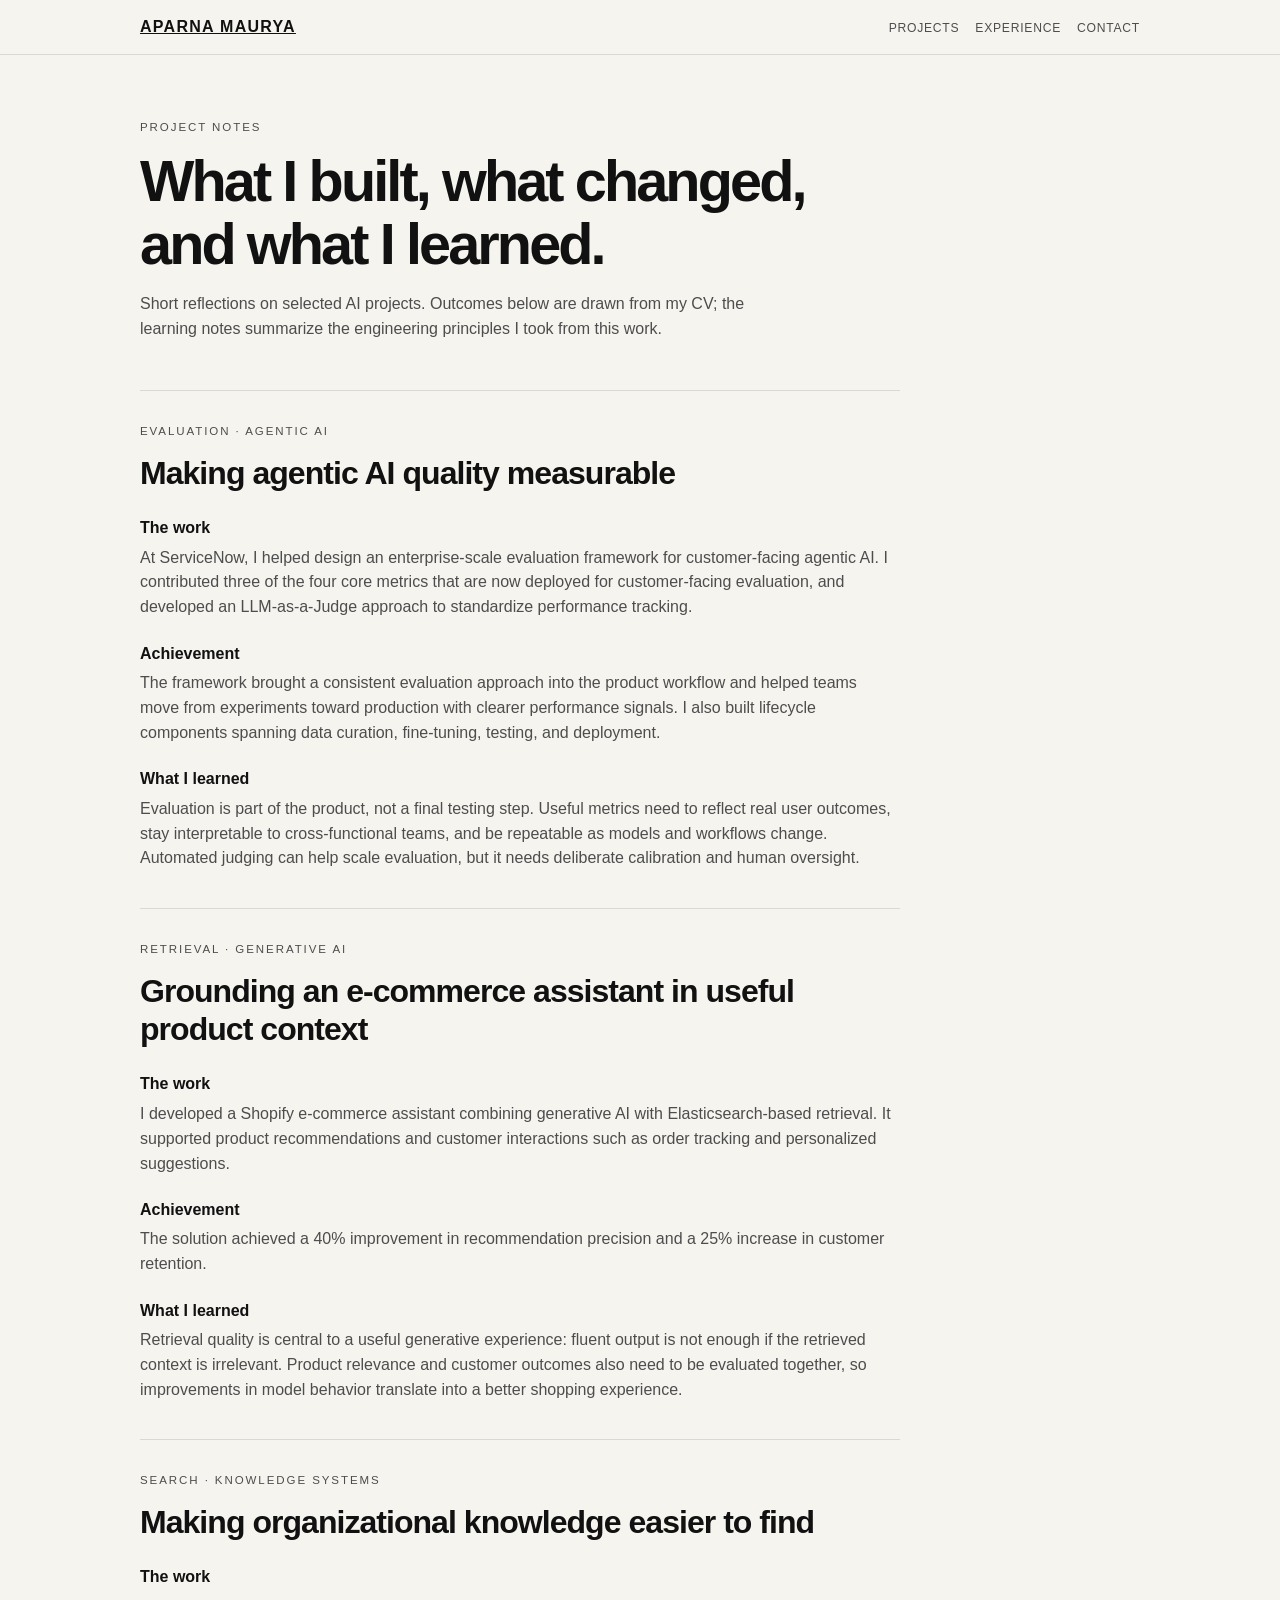
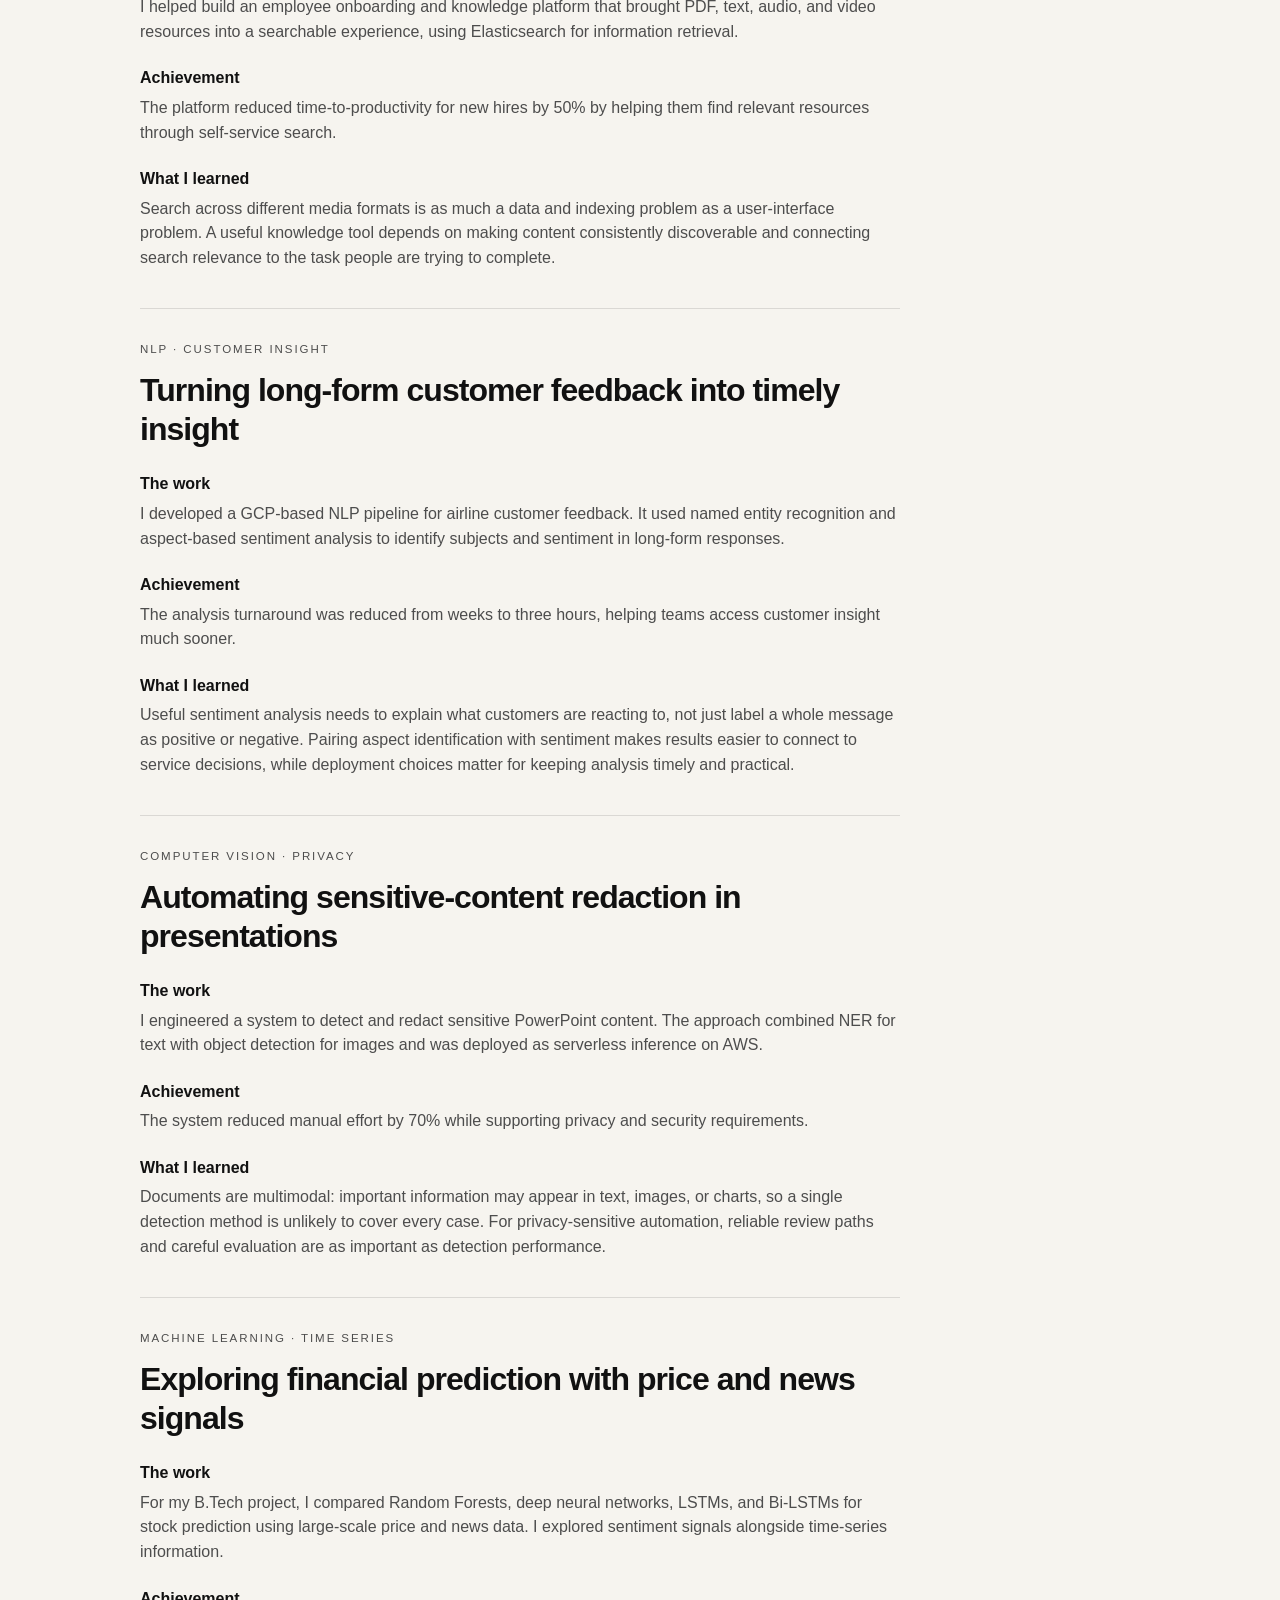
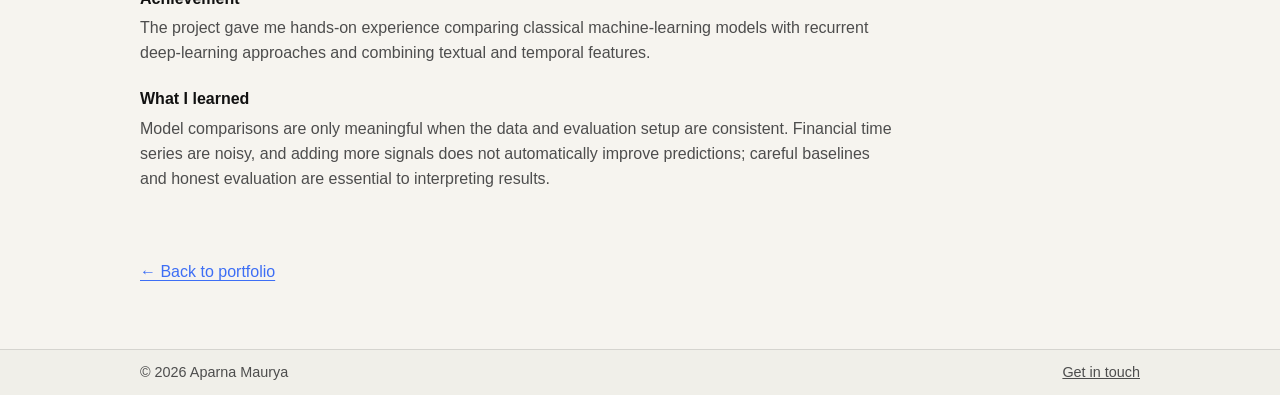
==== project-notes.html @ 817c56e8 "Refresh portfolio for robotics opportunities Co-authored-by: Copilot App <223556219+Copilot@users.no" ====
<!DOCTYPE html>
<html lang="en">
<head>
    <meta charset="UTF-8">
    <meta name="viewport" content="width=device-width, initial-scale=1.0">
    <meta name="description" content="Project notes on applied AI, research, achievements, and lessons learned by Aparna Maurya.">
    <meta name="theme-color" content="#f6f4ef">
    <title>Project Notes | Aparna Maurya</title>
    <link rel="stylesheet" href="style.css">
</head>
<body>
    <nav>
        <div class="container nav-inner">
            <a class="brand" href="index.html">Aparna Maurya</a>
            <ul>
                <li><a href="index.html#projects">Projects</a></li>
                <li><a href="index.html#experience">Experience</a></li>
                <li><a href="https://www.linkedin.com/in/aparna-maurya/" target="_blank" rel="noreferrer">Contact</a></li>
            </ul>
        </div>
    </nav>

    <main class="container notes-page">
        <header class="notes-intro">
            <p class="eyebrow">Project notes</p>
            <h1>What I built, what changed, and what I learned.</h1>
            <p>Short reflections on selected AI projects. Outcomes below are drawn from my CV; the learning notes summarize the engineering principles I took from this work.</p>
        </header>

        <article class="project-note" id="agentic-evaluation">
            <p class="eyebrow">Evaluation · Agentic AI</p>
            <h2>Making agentic AI quality measurable</h2>
            <h3>The work</h3>
            <p>At ServiceNow, I helped design an enterprise-scale evaluation framework for customer-facing agentic AI. I contributed three of the four core metrics that are now deployed for customer-facing evaluation, and developed an LLM-as-a-Judge approach to standardize performance tracking.</p>
            <h3>Achievement</h3>
            <p>The framework brought a consistent evaluation approach into the product workflow and helped teams move from experiments toward production with clearer performance signals. I also built lifecycle components spanning data curation, fine-tuning, testing, and deployment.</p>
            <h3>What I learned</h3>
            <p>Evaluation is part of the product, not a final testing step. Useful metrics need to reflect real user outcomes, stay interpretable to cross-functional teams, and be repeatable as models and workflows change. Automated judging can help scale evaluation, but it needs deliberate calibration and human oversight.</p>
        </article>

        <article class="project-note" id="rag-assistant">
            <p class="eyebrow">Retrieval · Generative AI</p>
            <h2>Grounding an e-commerce assistant in useful product context</h2>
            <h3>The work</h3>
            <p>I developed a Shopify e-commerce assistant combining generative AI with Elasticsearch-based retrieval. It supported product recommendations and customer interactions such as order tracking and personalized suggestions.</p>
            <h3>Achievement</h3>
            <p>The solution achieved a 40% improvement in recommendation precision and a 25% increase in customer retention.</p>
            <h3>What I learned</h3>
            <p>Retrieval quality is central to a useful generative experience: fluent output is not enough if the retrieved context is irrelevant. Product relevance and customer outcomes also need to be evaluated together, so improvements in model behavior translate into a better shopping experience.</p>
        </article>

        <article class="project-note" id="knowledge-platform">
            <p class="eyebrow">Search · Knowledge systems</p>
            <h2>Making organizational knowledge easier to find</h2>
            <h3>The work</h3>
            <p>I helped build an employee onboarding and knowledge platform that brought PDF, text, audio, and video resources into a searchable experience, using Elasticsearch for information retrieval.</p>
            <h3>Achievement</h3>
            <p>The platform reduced time-to-productivity for new hires by 50% by helping them find relevant resources through self-service search.</p>
            <h3>What I learned</h3>
            <p>Search across different media formats is as much a data and indexing problem as a user-interface problem. A useful knowledge tool depends on making content consistently discoverable and connecting search relevance to the task people are trying to complete.</p>
        </article>

        <article class="project-note" id="airline-analysis">
            <p class="eyebrow">NLP · Customer insight</p>
            <h2>Turning long-form customer feedback into timely insight</h2>
            <h3>The work</h3>
            <p>I developed a GCP-based NLP pipeline for airline customer feedback. It used named entity recognition and aspect-based sentiment analysis to identify subjects and sentiment in long-form responses.</p>
            <h3>Achievement</h3>
            <p>The analysis turnaround was reduced from weeks to three hours, helping teams access customer insight much sooner.</p>
            <h3>What I learned</h3>
            <p>Useful sentiment analysis needs to explain what customers are reacting to, not just label a whole message as positive or negative. Pairing aspect identification with sentiment makes results easier to connect to service decisions, while deployment choices matter for keeping analysis timely and practical.</p>
        </article>

        <article class="project-note" id="redaction">
            <p class="eyebrow">Computer vision · Privacy</p>
            <h2>Automating sensitive-content redaction in presentations</h2>
            <h3>The work</h3>
            <p>I engineered a system to detect and redact sensitive PowerPoint content. The approach combined NER for text with object detection for images and was deployed as serverless inference on AWS.</p>
            <h3>Achievement</h3>
            <p>The system reduced manual effort by 70% while supporting privacy and security requirements.</p>
            <h3>What I learned</h3>
            <p>Documents are multimodal: important information may appear in text, images, or charts, so a single detection method is unlikely to cover every case. For privacy-sensitive automation, reliable review paths and careful evaluation are as important as detection performance.</p>
        </article>

        <article class="project-note" id="market-prediction">
            <p class="eyebrow">Machine learning · Time series</p>
            <h2>Exploring financial prediction with price and news signals</h2>
            <h3>The work</h3>
            <p>For my B.Tech project, I compared Random Forests, deep neural networks, LSTMs, and Bi-LSTMs for stock prediction using large-scale price and news data. I explored sentiment signals alongside time-series information.</p>
            <h3>Achievement</h3>
            <p>The project gave me hands-on experience comparing classical machine-learning models with recurrent deep-learning approaches and combining textual and temporal features.</p>
            <h3>What I learned</h3>
            <p>Model comparisons are only meaningful when the data and evaluation setup are consistent. Financial time series are noisy, and adding more signals does not automatically improve predictions; careful baselines and honest evaluation are essential to interpreting results.</p>
        </article>

        <p class="back-link"><a href="index.html#projects">← Back to portfolio</a></p>
    </main>

    <footer>
        <div class="container footer-inner">
            <p>© 2026 Aparna Maurya</p>
            <p><a href="https://www.linkedin.com/in/aparna-maurya/" target="_blank" rel="noreferrer">Get in touch</a></p>
        </div>
    </footer>
</body>
</html>
---- style.css ----
:root {
    --bg: #f6f4ef;
    --bg-strong: #ffffff;
    --panel: #ffffff;
    --panel-soft: #f0efe9;
    --text: #111111;
    --muted: #4d4d4d;
    --accent: #3d6ef5;
    --accent-soft: #e9efff;
    --border: rgba(17, 17, 17, 0.12);
    --shadow: 0 8px 24px rgba(17, 17, 17, 0.05);
}

* {
    box-sizing: border-box;
}

html {
    scroll-behavior: smooth;
}

body, html {
    margin: 0;
    padding: 0;
    font-family: "Segoe UI", Arial, sans-serif;
    background: var(--bg);
    color: var(--text);
    line-height: 1.7;
}

img {
    max-width: 100%;
    display: block;
}

a {
    color: inherit;
}

.container {
    width: min(1000px, 90%);
    margin: auto;
}

nav {
    position: sticky;
    top: 0;
    z-index: 100;
    background: rgba(246, 244, 239, 0.85);
    backdrop-filter: blur(12px);
    border-bottom: 1px solid var(--border);
}

.nav-inner {
    display: flex;
    align-items: center;
    justify-content: space-between;
    min-height: 72px;
}

.brand {
    font-size: 1rem;
    font-weight: 700;
    letter-spacing: 0.08rem;
    text-transform: uppercase;
}

nav ul {
    display: flex;
    align-items: center;
    list-style: none;
    gap: 1.2rem;
    margin: 0;
    padding: 0;
}

nav ul li a {
    color: var(--muted);
    text-decoration: none;
    font-size: 0.82rem;
    text-transform: uppercase;
    letter-spacing: 0.06em;
}

nav ul li a:hover,
nav ul li a:focus {
    color: var(--text);
}

.hero {
    padding: 5rem 0 3rem;
}

.hero-grid {
    display: grid;
    grid-template-columns: 1.4fr 0.8fr;
    gap: 2.5rem;
    align-items: center;
}

.eyebrow {
    margin: 0 0 0.8rem;
    font-size: 0.72rem;
    letter-spacing: 0.12rem;
    text-transform: uppercase;
    color: var(--muted);
}

.hero h1,
.section-heading h2 {
    margin: 0 0 1rem;
    line-height: 1.1;
    font-weight: 700;
}

.hero h1 {
    font-size: clamp(2.4rem, 5vw, 4.2rem);
    letter-spacing: -0.05em;
    max-width: 700px;
}

.summary {
    font-size: 1.08rem;
    color: var(--muted);
    max-width: 620px;
}

.cta-row {
    display: flex;
    flex-wrap: wrap;
    gap: 0.9rem;
    margin-top: 2rem;
}

.btn {
    display: inline-block;
    padding: 0.9rem 1.3rem;
    border-radius: 999px;
    text-decoration: none;
    font-weight: 600;
    transition: transform 0.2s ease;
}

.btn:hover,
.btn:focus {
    transform: translateY(-1px);
}

.btn.primary {
    background: var(--text);
    color: var(--bg-strong);
}

.btn.secondary {
    background: var(--panel);
    border: 1px solid var(--border);
    color: var(--text);
}

.hero-visual {
    display: flex;
    justify-content: center;
}

.profile-pic {
    width: min(320px, 100%);
    border-radius: 26px;
    border: 1px solid var(--border);
    box-shadow: var(--shadow);
}

.section {
    padding: 2rem 0 4rem;
}

.section-heading {
    margin-bottom: 1.6rem;
}

.section-heading h2 {
    font-size: clamp(1.7rem, 3vw, 2.5rem);
    letter-spacing: -0.04em;
    max-width: 700px;
}

.plain-copy {
    max-width: 760px;
    font-size: 1.02rem;
    color: var(--muted);
}

.plain-copy p {
    margin: 0 0 1rem;
}

.research-grid {
    display: grid;
    grid-template-columns: repeat(4, minmax(0, 1fr));
    gap: 1.25rem;
}

.card {
    background: var(--panel);
    border: 1px solid var(--border);
    border-radius: 18px;
    box-shadow: var(--shadow);
}

.research-card {
    padding: 1.4rem;
}

.research-card h3 {
    margin: 0 0 0.7rem;
    font-size: 1.05rem;
}

.research-card p {
    margin: 0;
    color: var(--muted);
}

.opportunity-box {
    background: var(--panel-soft);
    border: 1px solid var(--border);
    border-radius: 18px;
    padding: 1.5rem;
    max-width: 760px;
}

.opportunity-box p {
    margin: 0 0 1rem;
    color: var(--muted);
}

.chip-list {
    display: flex;
    flex-wrap: wrap;
    gap: 0.65rem;
    margin-bottom: 1rem;
}

.chip-list span {
    background: var(--accent-soft);
    color: var(--text);
    border: 1px solid rgba(61, 110, 245, 0.15);
    border-radius: 999px;
    padding: 0.45rem 0.8rem;
    font-size: 0.82rem;
}

.small-note {
    font-size: 0.9rem;
}

.timeline {
    display: grid;
    gap: 1.2rem;
}

.timeline-item {
    display: grid;
    grid-template-columns: 18px 1fr;
    gap: 0.9rem;
    padding: 1.2rem 1.2rem 1.2rem 0.7rem;
    background: var(--panel);
    border: 1px solid var(--border);
    border-radius: 18px;
    box-shadow: var(--shadow);
}

.timeline-mark {
    width: 12px;
    height: 12px;
    margin-top: 0.5rem;
    border-radius: 50%;
    background: var(--accent);
    box-shadow: 0 0 0 5px rgba(61, 110, 245, 0.1);
}

.timeline-content h3,
.project h3,
.skill-group h3,
.info-card h3 {
    margin: 0 0 0.45rem;
    font-size: 1.05rem;
}

.meta {
    color: var(--accent);
    font-weight: 700;
    margin: 0 0 0.8rem;
}

.timeline-content ul {
    margin: 0;
    padding-left: 1.2rem;
    color: var(--muted);
}

.tag {
    display: inline-block;
    background: var(--accent-soft);
    color: var(--accent);
    border-radius: 999px;
    padding: 0.2rem 0.7rem;
    font-size: 0.7rem;
    font-weight: 700;
    margin-bottom: 0.7rem;
}

.projects-grid,
.skills-grid,
.education-grid {
    display: grid;
    grid-template-columns: repeat(3, minmax(0, 1fr));
    gap: 1.25rem;
}

.project,
.skill-group,
.info-card,
.contact-card {
    padding: 1.3rem;
    background: var(--panel);
    border: 1px solid var(--border);
    border-radius: 18px;
    box-shadow: var(--shadow);
}

.project p,
.skill-group p,
.info-card p,
.contact-card p {
    color: var(--muted);
}

.project-impact {
    margin-top: 1rem;
    color: var(--text);
    font-weight: 700;
    font-size: 0.9rem;
}

.contact-card {
    max-width: 760px;
    margin: auto;
    text-align: center;
}

footer {
    background: var(--panel-soft);
    border-top: 1px solid var(--border);
    padding: 1.5rem 0;
}

.footer-inner {
    display: flex;
    justify-content: space-between;
    gap: 1rem;
    color: var(--muted);
    font-size: 0.9rem;
}

@media (max-width: 820px) {
    .hero-grid,
    .research-grid,
    .projects-grid,
    .skills-grid,
    .education-grid {
        grid-template-columns: 1fr;
    }

    nav ul {
        gap: 0.7rem;
        flex-wrap: wrap;
        justify-content: flex-end;
    }
}

@media (max-width: 600px) {
    .nav-inner,
    .footer-inner {
        display: block;
        text-align: center;
    }

    nav ul {
        justify-content: center;
        margin-top: 0.8rem;
    }

    .profile-pic {
        margin: 0 auto;
    }

    .timeline-item {
        grid-template-columns: 1fr;
    }
}

/* Keep the portfolio text-led and reserve panels for long-form reading only. */
.research-grid,
.projects-grid,
.skills-grid,
.education-grid {
    display: block;
}

.research-card,
.project,
.skill-group,
.info-card,
.contact-card,
.timeline-item,
.opportunity-box {
    display: block;
    max-width: 800px;
    margin: 0;
    padding: 1.15rem 0;
    background: transparent;
    border: 0;
    border-top: 1px solid var(--border);
    border-radius: 0;
    box-shadow: none;
}

.research-card h3,
.project h3,
.skill-group h3,
.info-card h3,
.timeline-content h3 {
    font-size: 1.08rem;
}

.research-card p,
.project p,
.skill-group p,
.info-card p,
.contact-card p,
.timeline-content ul {
    color: var(--muted);
}

.research-card p,
.project p,
.info-card p,
.contact-card p {
    margin: 0.3rem 0;
}

.project-impact {
    margin-top: 0.4rem;
    color: var(--muted);
    font-weight: 400;
}

.text-link {
    display: inline-block;
    margin: 0.4rem 1rem 0.2rem 0;
    color: var(--accent);
    text-underline-offset: 3px;
}

.opportunity-box {
    padding-top: 0;
}

.opportunity-roles {
    color: var(--text) !important;
}

.small-note {
    font-size: 0.92rem;
}

.timeline-mark {
    display: none;
}

.timeline-item {
    grid-template-columns: 1fr;
}

.timeline-item:first-child,
.research-card:first-child,
.project:first-child,
.skill-group:first-child,
.info-card:first-child {
    border-top: 0;
    padding-top: 0;
}

.chip-list {
    display: block;
    margin: 0;
    color: var(--muted);
    line-height: 1.9;
}

.chip-list span {
    display: inline;
    padding: 0;
    color: inherit;
    background: none;
    border: 0;
    border-radius: 0;
    font-size: inherit;
}

.chip-list span:not(:last-child)::after {
    content: " · ";
    color: var(--muted);
}

.contact-card {
    text-align: left;
}

.notes-page {
    padding-top: 4rem;
}

.notes-intro {
    max-width: 760px;
    padding-bottom: 2rem;
}

.notes-intro h1 {
    max-width: 700px;
    margin: 0 0 1rem;
    font-size: clamp(2.2rem, 5vw, 3.6rem);
    line-height: 1.1;
    letter-spacing: -0.05em;
}

.notes-intro > p:last-child {
    max-width: 660px;
    color: var(--muted);
}

.project-note {
    max-width: 760px;
    padding: 2rem 0;
    border-top: 1px solid var(--border);
    scroll-margin-top: 5rem;
}

.project-note h2 {
    margin: 0 0 1.5rem;
    font-size: clamp(1.5rem, 3vw, 2rem);
    line-height: 1.2;
    letter-spacing: -0.03em;
}

.project-note h3 {
    margin: 1.35rem 0 0.2rem;
    font-size: 1rem;
}

.project-note p:not(.eyebrow) {
    margin: 0.3rem 0;
    color: var(--muted);
}

.back-link {
    padding: 1rem 0 3rem;
}

.back-link a {
    color: var(--accent);
    text-underline-offset: 3px;
}

@media (max-width: 600px) {
    .notes-page {
        padding-top: 2.5rem;
    }

    .project-note {
        padding: 1.5rem 0;
    }
}

/* Compact, recruiter-first home page. */
body {
    line-height: 1.55;
}

.nav-inner {
    min-height: 54px;
}

nav ul {
    gap: 1rem;
}

nav ul li a {
    font-size: 0.76rem;
}

.hero {
    padding: 2.8rem 0 1.4rem;
}

.hero-grid {
    grid-template-columns: minmax(0, 1fr) 190px;
    gap: 2rem;
}

.hero h1 {
    font-size: clamp(2.5rem, 5vw, 3.8rem);
    margin-bottom: 0.65rem;
}

.hero .eyebrow {
    margin-bottom: 0.35rem;
}

.summary {
    margin: 0.5rem 0;
    font-size: 1rem;
}

.availability {
    display: flex;
    align-items: center;
    gap: 0.55rem;
    margin: 0.8rem 0 0;
    color: #28603d;
    font-size: 0.92rem;
    font-weight: 600;
}

.availability span {
    width: 0.55rem;
    height: 0.55rem;
    flex: 0 0 auto;
    border-radius: 50%;
    background: #368b55;
}

.cta-row {
    align-items: center;
    gap: 0.65rem;
    margin-top: 1.1rem;
}

.btn {
    padding: 0.62rem 1rem;
    font-size: 0.9rem;
}

.hero-link {
    margin: 0 0.4rem;
    color: var(--accent);
    font-weight: 600;
    text-underline-offset: 3px;
}

.profile-pic {
    width: 185px;
    border-radius: 20px;
    box-shadow: none;
}

.section {
    padding: 1.25rem 0 1.8rem;
}

.section-heading {
    margin-bottom: 0.8rem;
}

.section-heading h2 {
    margin-bottom: 0.5rem;
    font-size: clamp(1.35rem, 2.5vw, 1.85rem);
    line-height: 1.2;
}

.timeline {
    gap: 0;
}

.timeline-item,
.project {
    padding: 0.8rem 0;
}

.timeline-item:first-child,
.project:first-child {
    padding-top: 0;
}

.experience-meta {
    display: flex;
    justify-content: space-between;
    flex-wrap: wrap;
    gap: 0.15rem 0.8rem;
    margin: 0 0 0.2rem;
    color: var(--text);
}

.experience-meta span {
    color: var(--muted);
    font-weight: 400;
}

.timeline-content > p:last-child {
    max-width: 850px;
    margin: 0;
    color: var(--muted);
}

.projects-grid {
    display: grid;
    grid-template-columns: repeat(2, minmax(0, 1fr));
    column-gap: 2rem;
}

.project h3 {
    margin-bottom: 0.2rem;
    font-size: 1rem;
}

.project h3 a {
    text-decoration: none;
}

.project h3 a:hover,
.project h3 a:focus {
    color: var(--accent);
}

.project p {
    margin: 0;
    font-size: 0.94rem;
}

.compact-section {
    padding-top: 0.6rem;
}

.education-line,
.expertise-line {
    max-width: 900px;
    margin: 0.35rem 0;
    color: var(--muted);
}

.education-line strong,
.expertise-line strong {
    color: var(--text);
}

.education-line span {
    padding: 0 0.25rem;
}

.contact-section {
    padding-top: 1rem;
    padding-bottom: 1.5rem;
}

.contact-section .section-heading {
    margin-bottom: 0.35rem;
}

.contact-card {
    padding: 0.55rem 0 0;
    border-top: 1px solid var(--border);
}

.contact-card p {
    margin: 0 0 0.35rem;
}

.contact-card > a {
    color: var(--accent);
    font-weight: 600;
    text-underline-offset: 3px;
}

.contact-card > span {
    padding: 0 0.5rem;
    color: var(--muted);
}

footer {
    padding: 0.7rem 0;
}

.footer-inner p {
    margin: 0;
}

@media (max-width: 700px) {
    .nav-inner {
        min-height: auto;
        padding: 0.6rem 0;
    }

    nav ul {
        gap: 0.55rem 0.8rem;
    }

    nav ul li a {
        font-size: 0.69rem;
    }

    .hero {
        padding-top: 1.6rem;
    }

    .hero-grid {
        grid-template-columns: minmax(0, 1fr) 105px;
        gap: 1rem;
    }

    .profile-pic {
        width: 105px;
        border-radius: 14px;
    }

    .hero h1 {
        font-size: clamp(2rem, 8vw, 3rem);
    }

    .summary {
        font-size: 0.95rem;
    }

    .projects-grid {
        grid-template-columns: 1fr;
    }

    .footer-inner {
        display: flex;
        text-align: left;
    }
}

@media (max-width: 420px) {
    .nav-inner {
        display: block;
        text-align: center;
    }

    nav ul {
        justify-content: center;
        margin-top: 0.35rem;
    }

    .hero-grid {
        grid-template-columns: 1fr;
    }

    .hero-visual {
        display: none;
    }

    .cta-row {
        gap: 0.45rem;
    }

    .btn {
        padding: 0.58rem 0.85rem;
    }
}
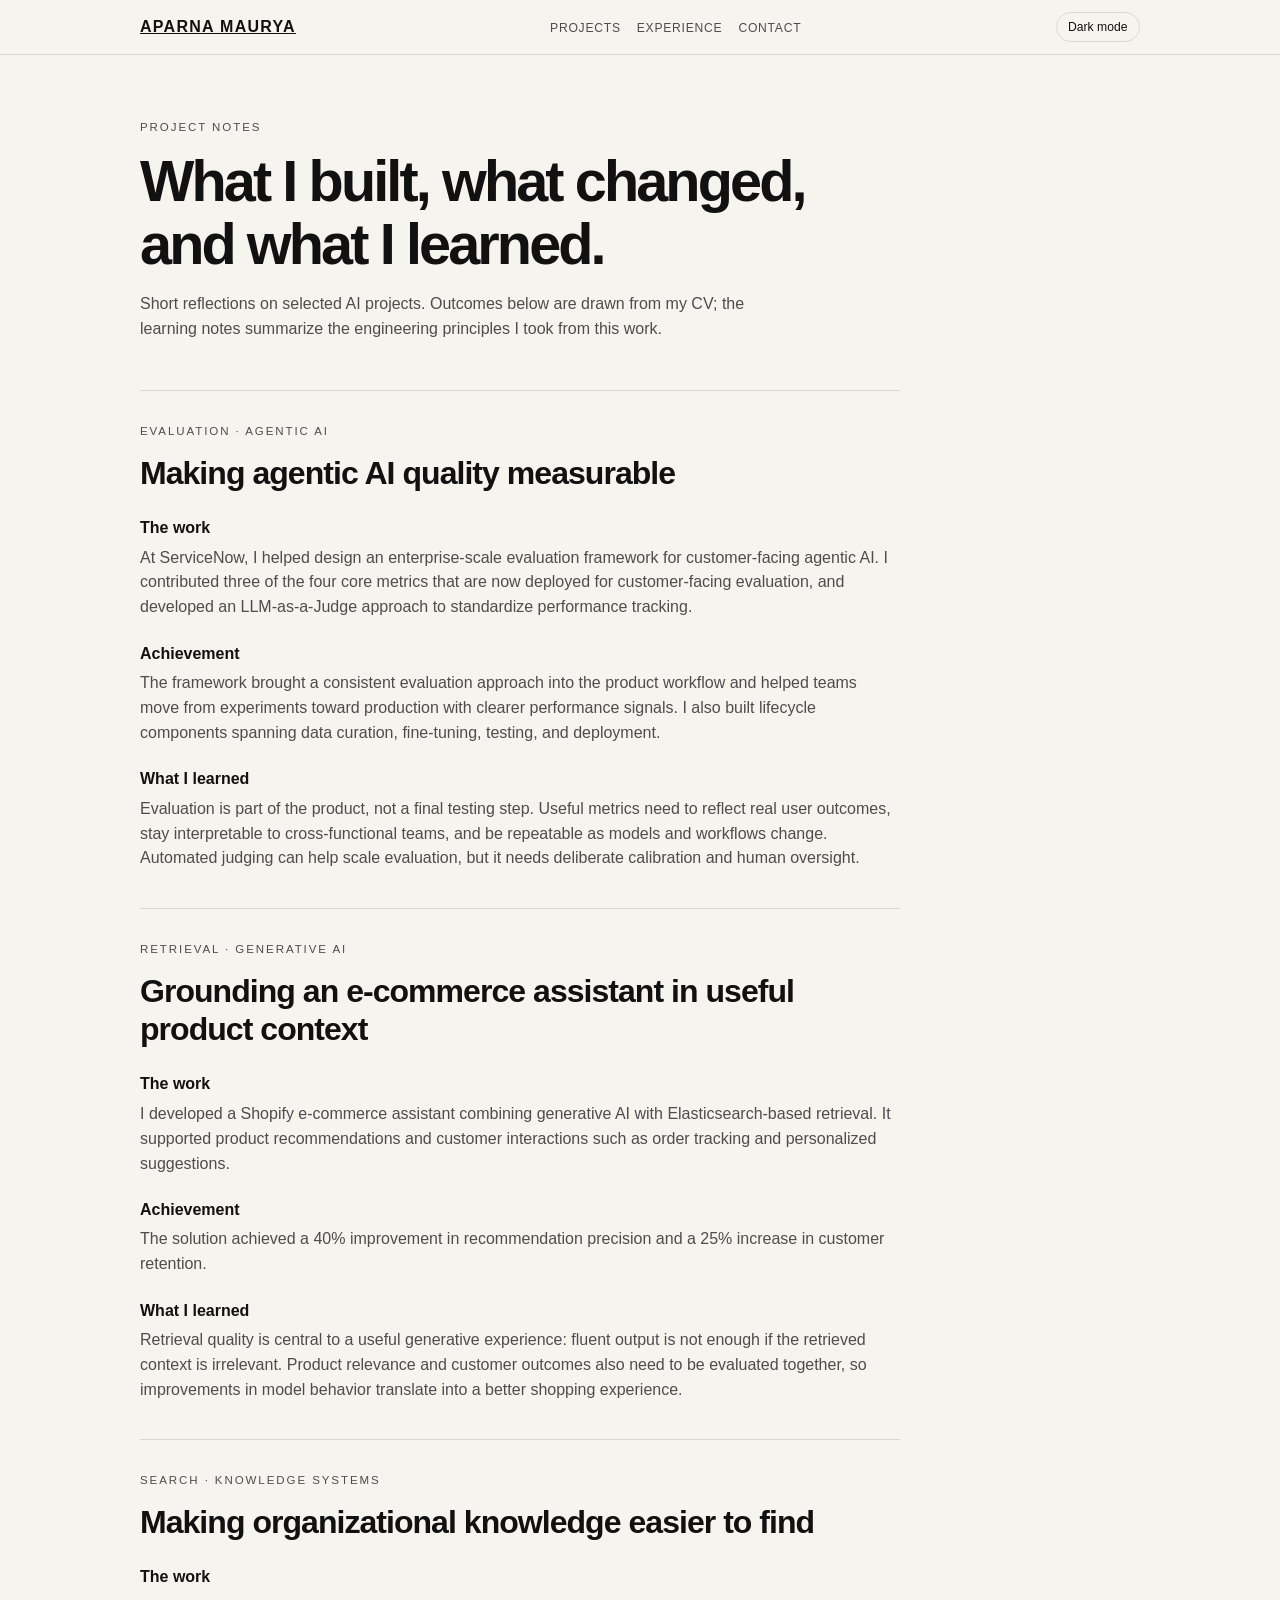
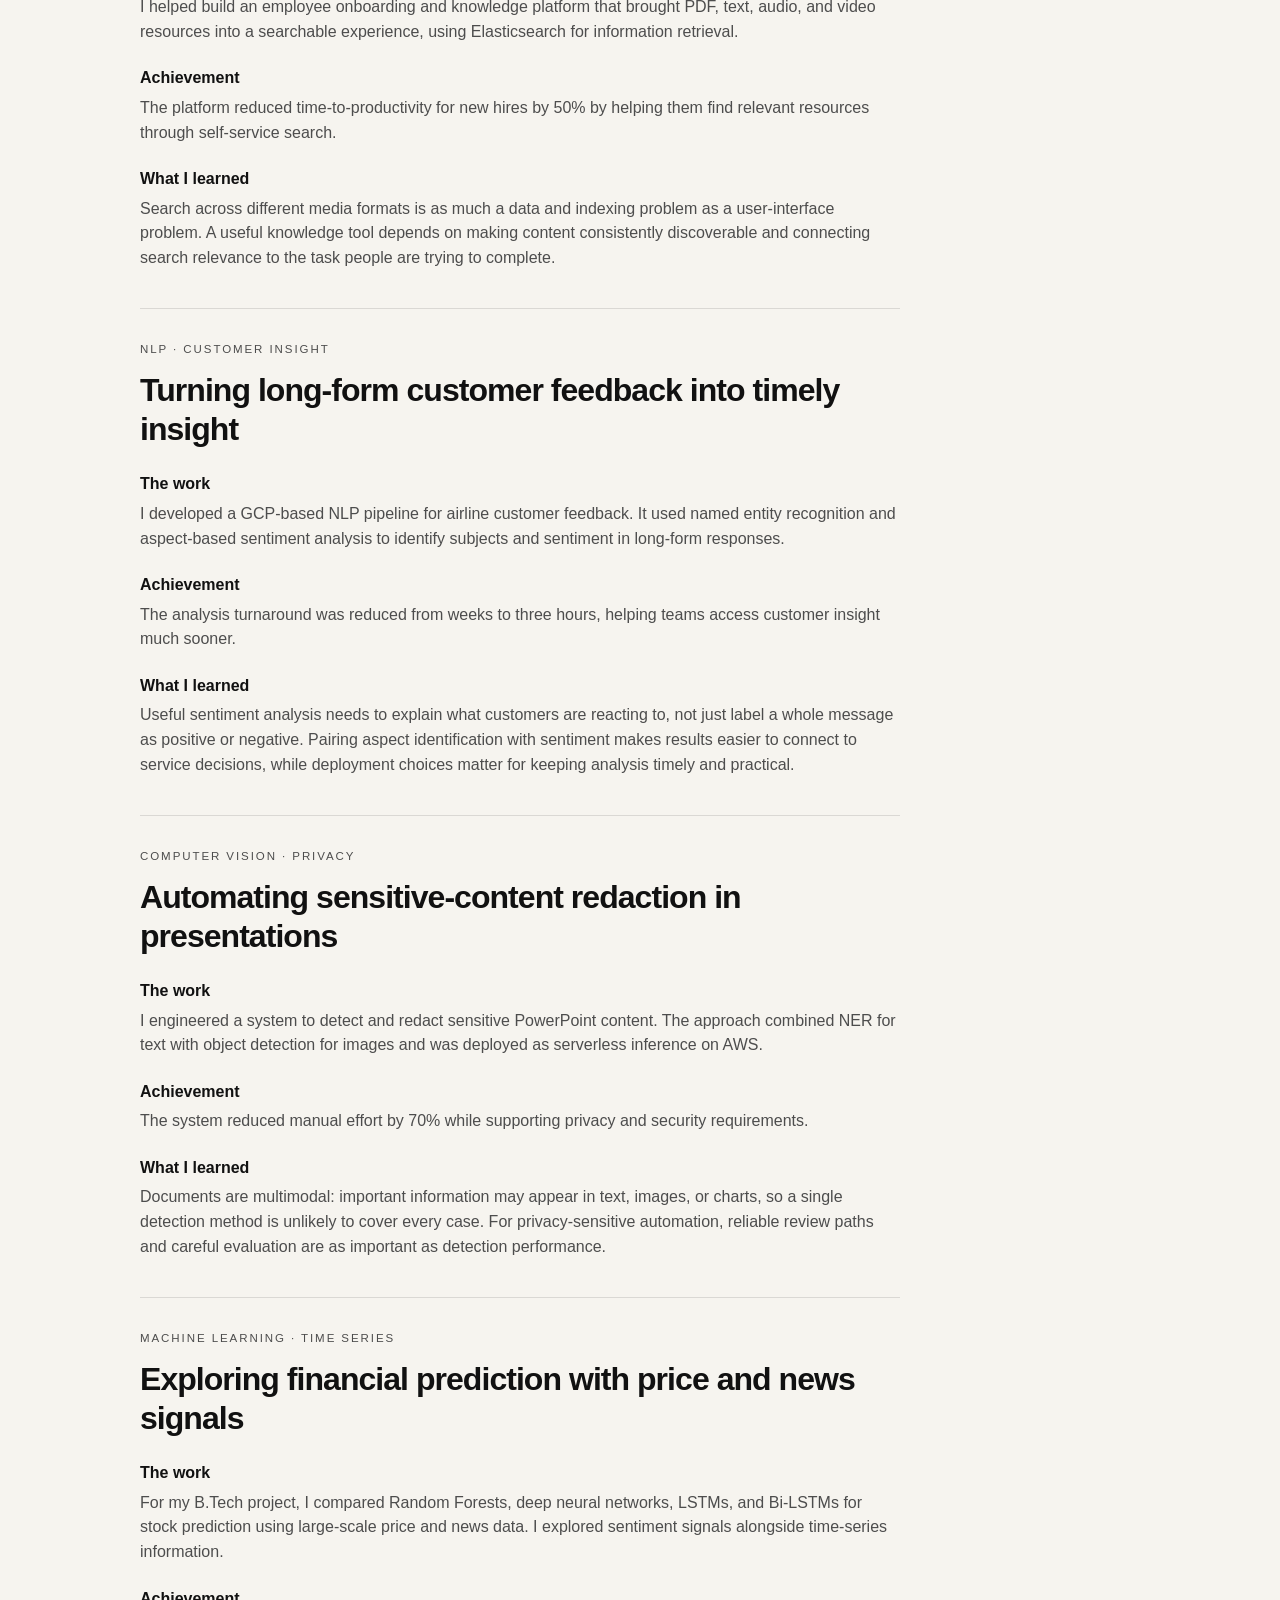
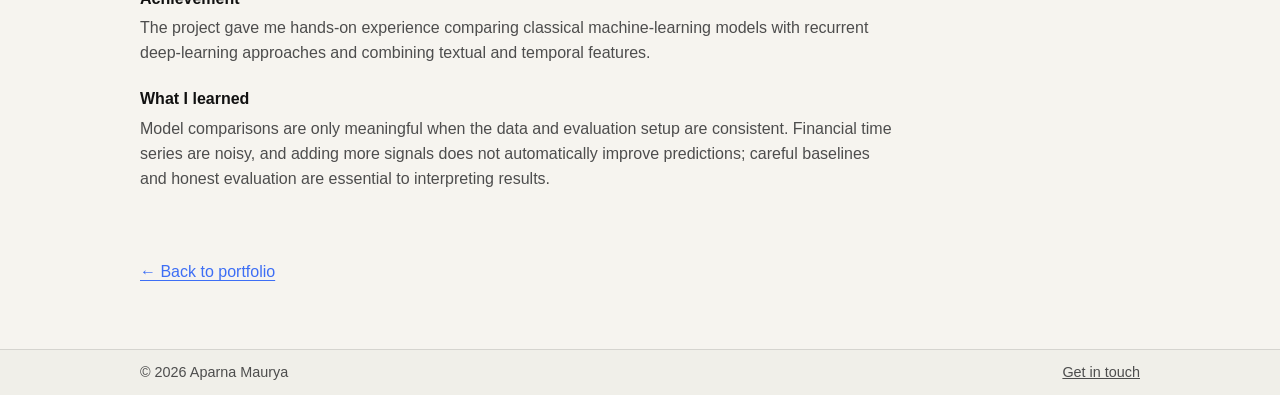
==== commit e7837157: "Add persistent dark mode toggle" ====
--- a/project-notes.html
+++ b/project-notes.html
@@ -17,6 +17,7 @@
                 <li><a href="index.html#experience">Experience</a></li>
                 <li><a href="https://www.linkedin.com/in/aparna-maurya/" target="_blank" rel="noreferrer">Contact</a></li>
             </ul>
+            <button class="theme-toggle" type="button" aria-label="Switch to dark mode" aria-pressed="false">Dark mode</button>
         </div>
     </nav>
 
@@ -102,5 +103,6 @@
             <p><a href="https://www.linkedin.com/in/aparna-maurya/" target="_blank" rel="noreferrer">Get in touch</a></p>
         </div>
     </footer>
+    <script src="script.js"></script>
 </body>
 </html>
--- a/style.css
+++ b/style.css
@@ -867,3 +867,75 @@
         padding: 0.58rem 0.85rem;
     }
 }
+
+:root[data-theme="dark"] {
+    color-scheme: dark;
+    --bg: #111820;
+    --bg-strong: #17212c;
+    --panel: #18232e;
+    --panel-soft: #1d2935;
+    --text: #edf2f7;
+    --muted: #b6c1cc;
+    --accent: #a7c0ff;
+    --accent-soft: #263650;
+    --border: rgba(226, 232, 240, 0.16);
+    --shadow: 0 8px 24px rgba(0, 0, 0, 0.2);
+}
+
+:root[data-theme="light"] {
+    color-scheme: light;
+}
+
+:root[data-theme="dark"] body,
+:root[data-theme="dark"] html {
+    background: var(--bg);
+    color: var(--text);
+}
+
+:root[data-theme="dark"] nav {
+    background: rgba(17, 24, 32, 0.94);
+}
+
+:root[data-theme="dark"] .availability {
+    color: #a6dfb4;
+}
+
+:root[data-theme="dark"] .availability span {
+    background: #65bd7b;
+}
+
+.theme-toggle {
+    flex: 0 0 auto;
+    padding: 0.42rem 0.72rem;
+    border: 1px solid var(--border);
+    border-radius: 999px;
+    background: transparent;
+    color: var(--text);
+    font: inherit;
+    font-size: 0.76rem;
+    line-height: 1.2;
+    cursor: pointer;
+}
+
+.theme-toggle:hover,
+.theme-toggle:focus-visible {
+    border-color: var(--accent);
+    outline: none;
+}
+
+.theme-toggle:focus-visible {
+    box-shadow: 0 0 0 3px var(--accent-soft);
+}
+
+@media (max-width: 700px) {
+    .theme-toggle {
+        padding: 0.35rem 0.6rem;
+        font-size: 0.72rem;
+    }
+}
+
+@media (max-width: 420px) {
+    .theme-toggle {
+        margin-top: 0.45rem;
+    }
+}
